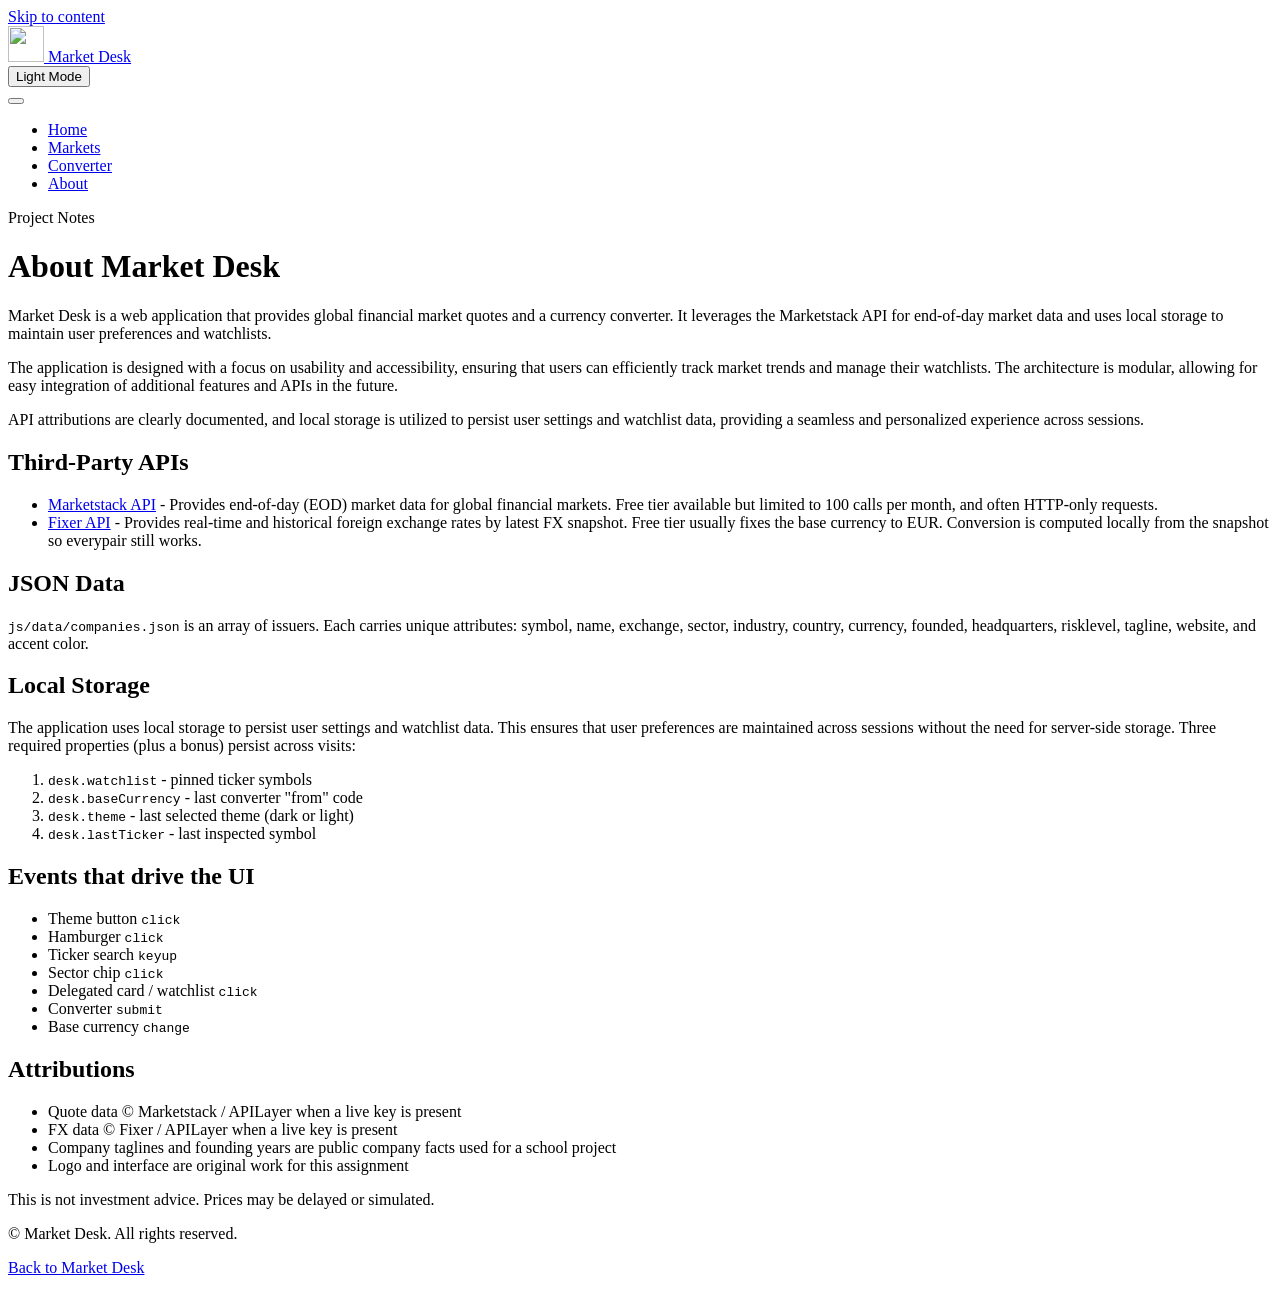
==== about.html @ f3328de5 "about created" ====
<!DOCTYPE html>
<html lang="en-US">

<head>
  <meta charset="UTF-8">
  <meta name="viewport" content="width=device-width, initial-scale=1.0">
  <title>About and How It Works | Market Desk</title>
  <meta name="description" content="Architecture, functionality, API attributions, and local-storage usage of Market Desk.">
  <meta name="keywords" content="Market Desk, global quotes, currency converter, financial markets">
  <meta name="author" content="J. Toshio Holt">
  <meta property="og:title" content="Market Desk">
  <meta property="og:description" content="Architecture, functionality, API attributions, and local-storage usage of Market Desk">
  <meta property="og:type" content="website">
  <link rel="icon" href="images/favicon.ico" type="image/x-icon">
  <link rel="stylesheet" href="styles.css">
  <script src="js/config.js" defer></script>
  <script type="module" src="js/main.js"></script>
</head>

<body>
  <a class="skip-link" href="#main">Skip to content</a>
  <header class="site-header">
    <div class="header-inner">
      <a class="brand" href="index.html">
        <img src="images/logo.png" width="36" height="36" alt="">
        <span>Market Desk</span>
      </a>
      <div class="header-action">
        <button class="theme-toggle" id="theme-toggle" type="button" aria-pressed="false">Light Mode</button>
      </div>
      <button class="nav-toggle" id="nav-toggle" type="button" aria-label="Menu" aria-expanded="false"
        aria-controls="site-nav">
        <span></span><span></span><span></span>
      </button>
      <nav class="site-nav" id="site-nav" aria-label="Primary">
        <ul>
          <li><a href="index.html">Home</a></li>
          <li><a href="markets.html">Markets</a></li>
          <li><a href="index.html#converter">Converter</a></li>
          <li><a href="about.html" class="is-current">About</a></li>
        </ul>
      </nav>
    </div>
  </header>

  <main id="main" class="wrap pro">
    <p class="kicker">Project Notes</p>
    <h1>About Market Desk</h1>
    <p>Market Desk is a web application that provides global financial market quotes and a currency converter. It leverages the Marketstack API for end-of-day market data and uses local storage to maintain user preferences and watchlists.</p>
    <p>The application is designed with a focus on usability and accessibility, ensuring that users can efficiently track market trends and manage their watchlists. The architecture is modular, allowing for easy integration of additional features and APIs in the future.</p>
    <p>API attributions are clearly documented, and local storage is utilized to persist user settings and watchlist data, providing a seamless and personalized experience across sessions.</p>

    <h2>Third-Party APIs</h2>
    <ul>
      <li>
        <a href="https://marketstack.com/" rel="noopener noreferrer">Marketstack API</a>
        - Provides end-of-day (EOD) market data for global financial markets. Free tier available but limited to 100 calls per month, and often HTTP-only requests.
      </li>
      <li>
        <a href="https://fixer.io/" rel="noopener noreferrer">Fixer API</a>
        - Provides real-time and historical foreign exchange rates by latest FX snapshot. Free tier usually fixes the base currency to EUR. Conversion is computed locally from the snapshot so everypair still works.
      </li>
    </ul>
    
    <h2>JSON Data</h2>
    <p>
      <code>js/data/companies.json</code> is an array of issuers. Each carries unique attributes: symbol, name, exchange, sector, industry, country, currency, founded, headquarters, risklevel, tagline, website, and accent color.
    </p>

    <h2>Local Storage</h2>
    <p>The application uses local storage to persist user settings and watchlist data. This ensures that user preferences are maintained across sessions without the need for server-side storage. Three required properties (plus a bonus) persist across visits:</p>
    <ol>
      <li><code>desk.watchlist</code> - pinned ticker symbols</li>
      <li><code>desk.baseCurrency</code> - last converter "from" code</li>
      <li><code>desk.theme</code> - last selected theme (dark or light)</li>
      <li><code>desk.lastTicker</code> - last inspected symbol</li>
    </ol>

    <h2>Events that drive the UI</h2>
    <ul class="checklist">
      <li>Theme button <code>click</code></li>
      <li>Hamburger <code>click</code></li>
      <li>Ticker search <code>keyup</code></li>
      <li>Sector chip <code>click</code></li>
      <li>Delegated card / watchlist <code>click</code></li>
      <li>Converter <code>submit</code></li>
      <li>Base currency <code>change</code></li>
    </ul>

    <h2>Attributions</h2>
    <ul>
      <li>Quote data © Marketstack / APILayer when a live key is present</li>
      <li>FX data © Fixer / APILayer when a live key is present</li>
      <li>Company taglines and founding years are public company facts used for a school project</li>
      <li>Logo and interface are original work for this assignment</li>
    </ul>
    <p>This is not investment advice. Prices may be delayed or simulated.</p>
  </main>

  <footer class="site-footer">
    <div class="footer-inner">
      <p>&copy; <span id="year"></span> Market Desk. All rights reserved.</p>
      <p><a href="index.html">Back to Market Desk</a></p>
    </div>
  </footer>
  <div id="toast-host" aria-live="polite"></div>
</body>

</html>
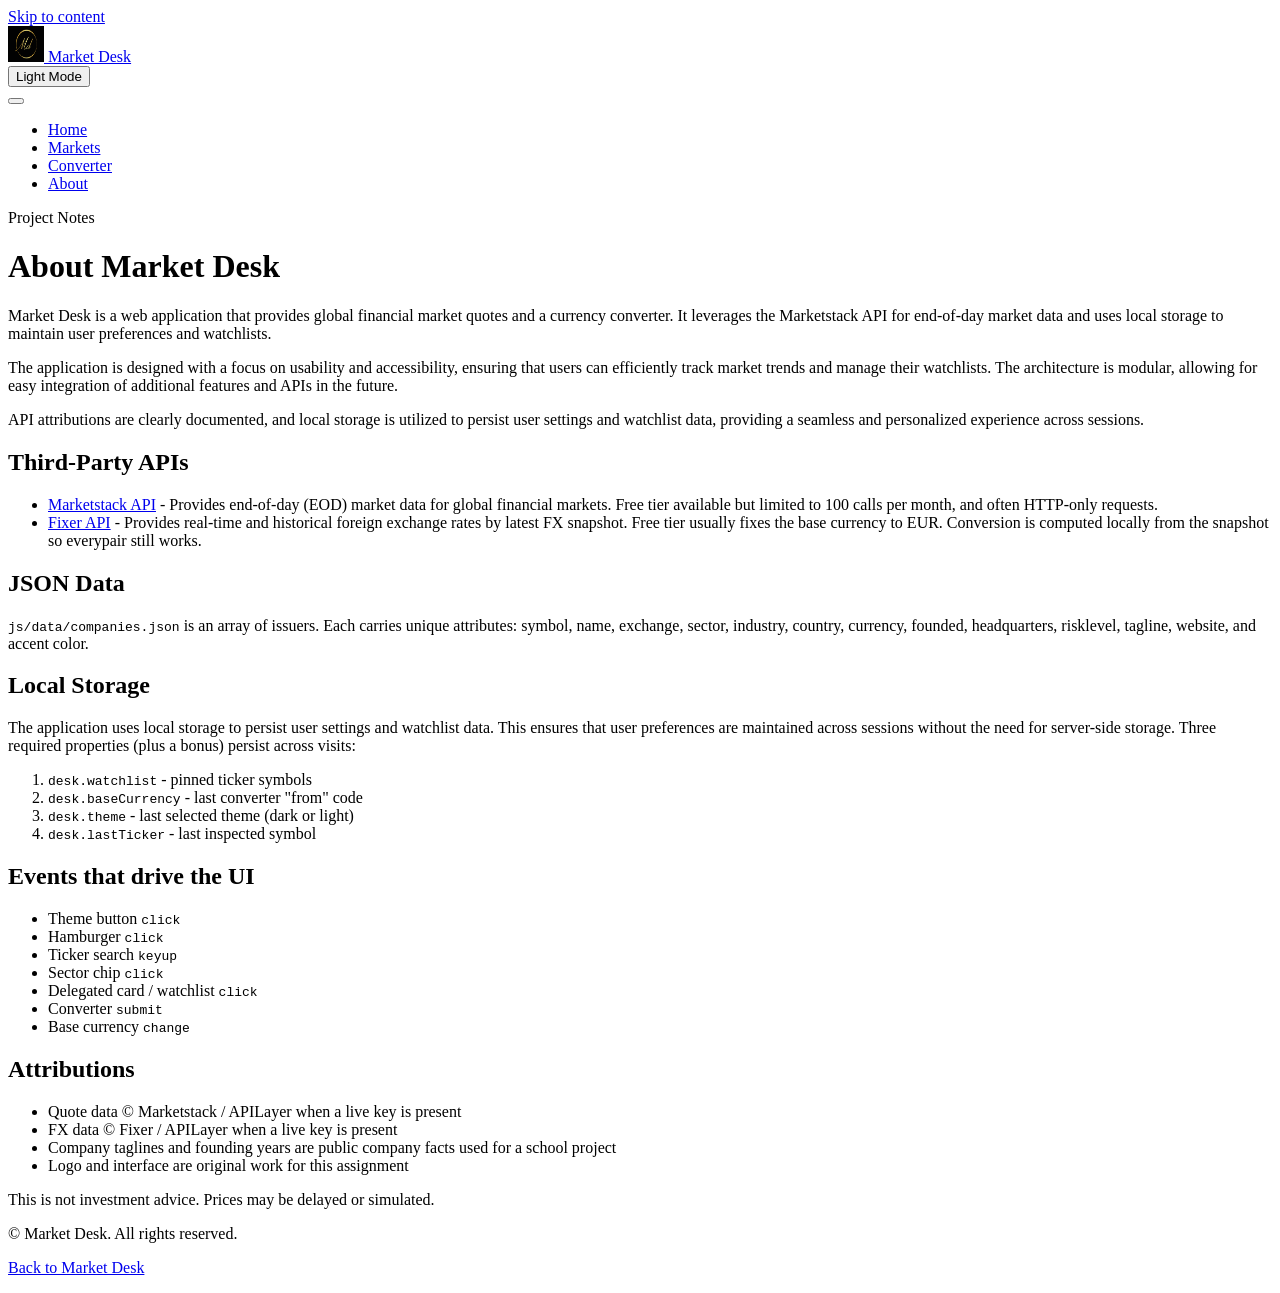
==== commit 15440dca: "upload new files enter APIs and create companies list" ====
--- a/about.html
+++ b/about.html
@@ -22,7 +22,7 @@
   <header class="site-header">
     <div class="header-inner">
       <a class="brand" href="index.html">
-        <img src="images/logo.png" width="36" height="36" alt="">
+        <img src="images/logo.jpg" width="36" height="36" alt="">
         <span>Market Desk</span>
       </a>
       <div class="header-action">
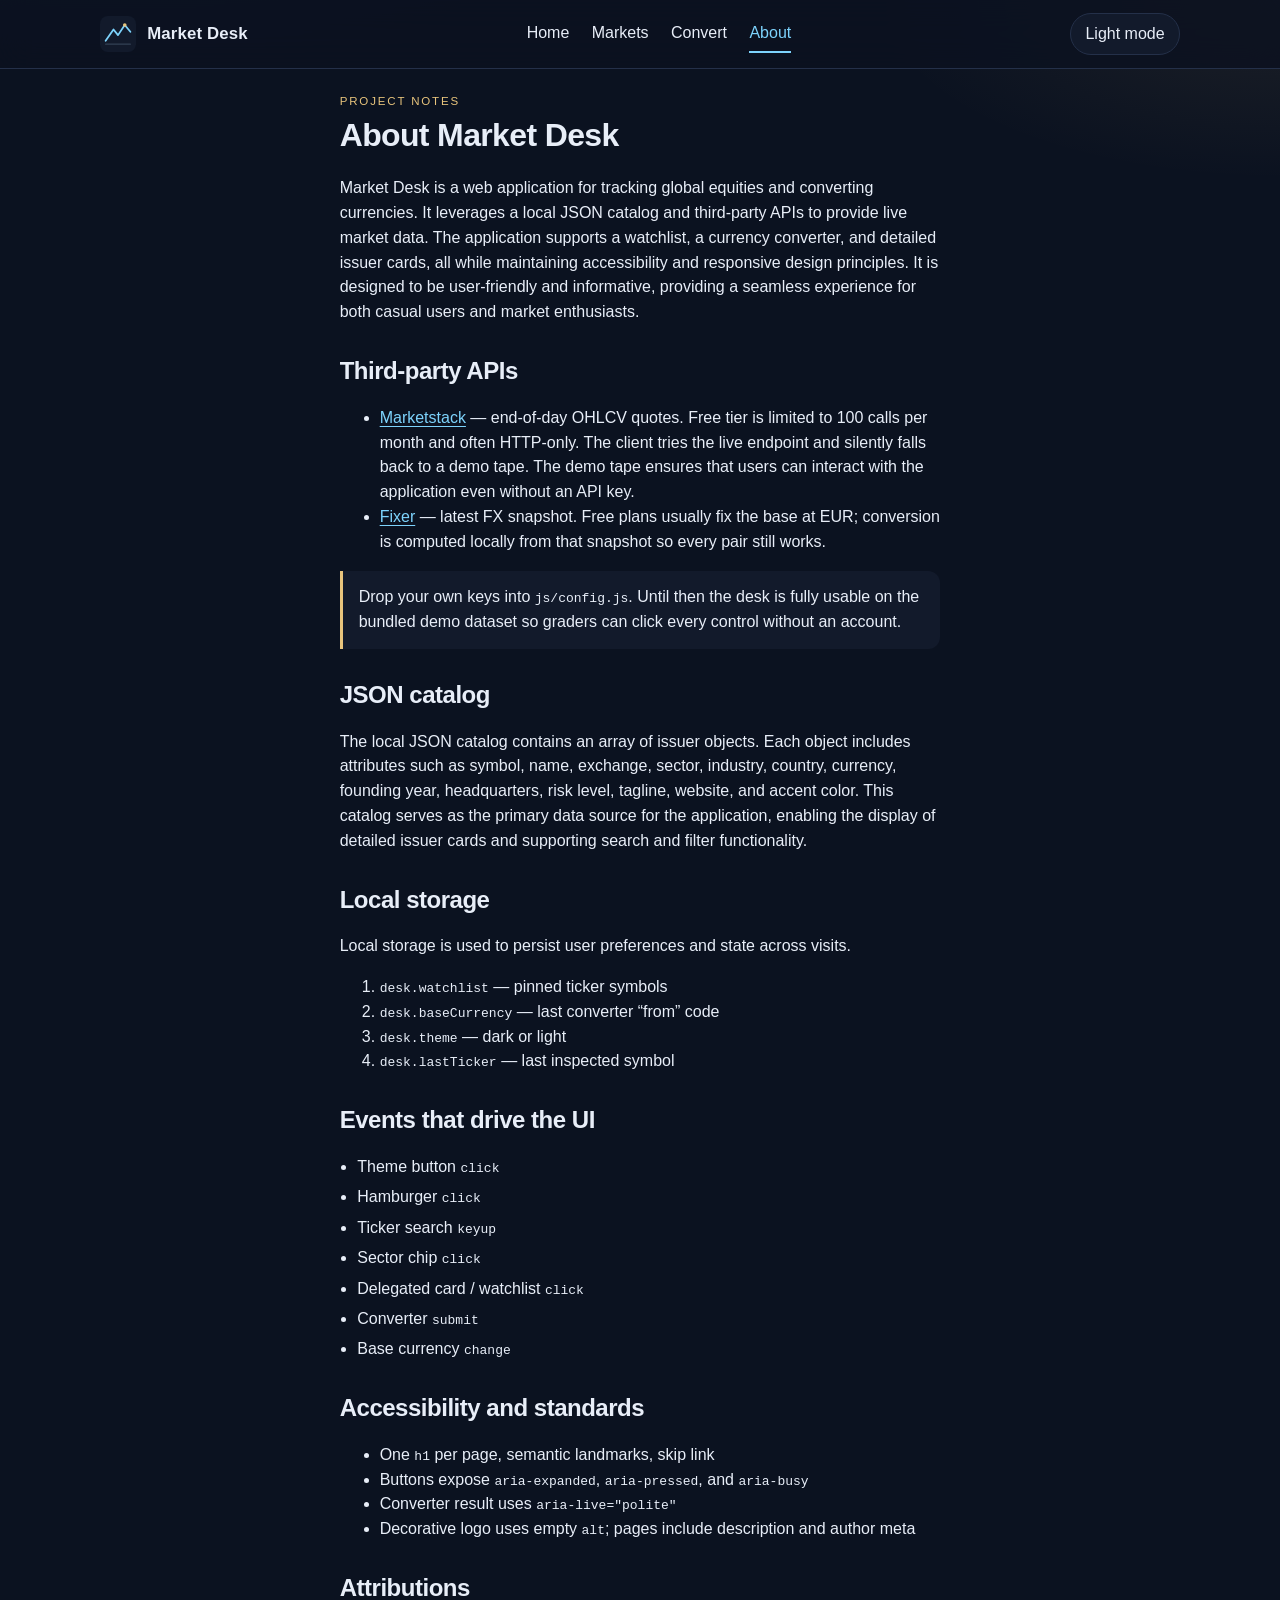
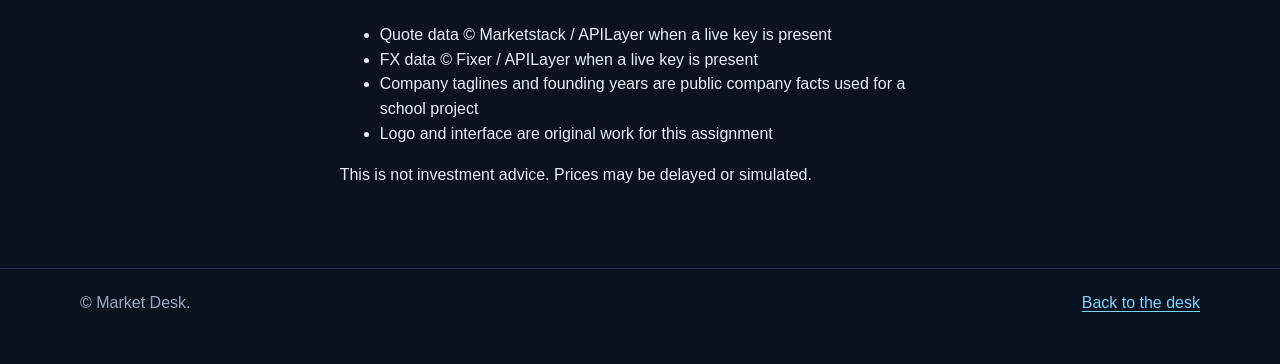
==== commit 35bdd1b8: "major edit" ====
--- a/about.html
+++ b/about.html
@@ -2,17 +2,13 @@
 <html lang="en-US">
 
 <head>
-  <meta charset="UTF-8">
-  <meta name="viewport" content="width=device-width, initial-scale=1.0">
-  <title>About and How It Works | Market Desk</title>
-  <meta name="description" content="Architecture, functionality, API attributions, and local-storage usage of Market Desk.">
-  <meta name="keywords" content="Market Desk, global quotes, currency converter, financial markets">
+  <meta charset="utf-8">
+  <meta name="viewport" content="width=device-width, initial-scale=1">
+  <title>About and Attributions | Market Desk</title>
+  <meta name="description" content="Architecture notes, API attributions, and local-storage behavior for the Market Desk project.">
   <meta name="author" content="J. Toshio Holt">
-  <meta property="og:title" content="Market Desk">
-  <meta property="og:description" content="Architecture, functionality, API attributions, and local-storage usage of Market Desk">
-  <meta property="og:type" content="website">
-  <link rel="icon" href="images/favicon.ico" type="image/x-icon">
-  <link rel="stylesheet" href="styles.css">
+  <link rel="icon" href="images/favicon.svg" type="image/svg+xml">
+  <link rel="stylesheet" href="css/styles.css">
   <script src="js/config.js" defer></script>
   <script type="module" src="js/main.js"></script>
 </head>
@@ -22,11 +18,11 @@
   <header class="site-header">
     <div class="header-inner">
       <a class="brand" href="index.html">
-        <img src="images/logo.jpg" width="36" height="36" alt="">
+        <img src="images/logo.svg" width="36" height="36" alt="">
         <span>Market Desk</span>
       </a>
-      <div class="header-action">
-        <button class="theme-toggle" id="theme-toggle" type="button" aria-pressed="false">Light Mode</button>
+      <div class="header-actions">
+        <button class="theme-toggle" id="theme-toggle" type="button" aria-pressed="false">Light mode</button>
       </div>
       <button class="nav-toggle" id="nav-toggle" type="button" aria-label="Menu" aria-expanded="false"
         aria-controls="site-nav">
@@ -36,44 +32,52 @@
         <ul>
           <li><a href="index.html">Home</a></li>
           <li><a href="markets.html">Markets</a></li>
-          <li><a href="index.html#converter">Converter</a></li>
+          <li><a href="index.html#converter">Convert</a></li>
           <li><a href="about.html" class="is-current">About</a></li>
         </ul>
       </nav>
     </div>
   </header>
 
-  <main id="main" class="wrap pro">
-    <p class="kicker">Project Notes</p>
+  <main id="main" class="wrap prose">
+    <p class="kicker">Project notes</p>
     <h1>About Market Desk</h1>
-    <p>Market Desk is a web application that provides global financial market quotes and a currency converter. It leverages the Marketstack API for end-of-day market data and uses local storage to maintain user preferences and watchlists.</p>
-    <p>The application is designed with a focus on usability and accessibility, ensuring that users can efficiently track market trends and manage their watchlists. The architecture is modular, allowing for easy integration of additional features and APIs in the future.</p>
-    <p>API attributions are clearly documented, and local storage is utilized to persist user settings and watchlist data, providing a seamless and personalized experience across sessions.</p>
+    <p>
+      Market Desk is a web application for tracking global equities and converting currencies. It leverages a local JSON catalog and third-party APIs to provide live market data.
+      The application supports a watchlist, a currency converter, and detailed issuer cards, all while maintaining accessibility and responsive design principles.
+      It is designed to be user-friendly and informative, providing a seamless experience for both casual users and market enthusiasts.
+    </p>
 
-    <h2>Third-Party APIs</h2>
+    <h2>Third-party APIs</h2>
     <ul>
       <li>
-        <a href="https://marketstack.com/" rel="noopener noreferrer">Marketstack API</a>
-        - Provides end-of-day (EOD) market data for global financial markets. Free tier available but limited to 100 calls per month, and often HTTP-only requests.
+        <a href="https://marketstack.com/" rel="noopener noreferrer">Marketstack</a>
+        — end-of-day OHLCV quotes. Free tier is limited to 100 calls per month and often HTTP-only. The client tries the live endpoint and silently falls back to a demo tape.
+        The demo tape ensures that users can interact with the application even without an API key.
       </li>
       <li>
-        <a href="https://fixer.io/" rel="noopener noreferrer">Fixer API</a>
-        - Provides real-time and historical foreign exchange rates by latest FX snapshot. Free tier usually fixes the base currency to EUR. Conversion is computed locally from the snapshot so everypair still works.
+        <a href="https://fixer.io/" rel="noopener noreferrer">Fixer</a>
+        — latest FX snapshot. Free plans usually fix the base at EUR; conversion is computed
+        locally from that snapshot so every pair still works.
       </li>
     </ul>
-    
-    <h2>JSON Data</h2>
-    <p>
-      <code>js/data/companies.json</code> is an array of issuers. Each carries unique attributes: symbol, name, exchange, sector, industry, country, currency, founded, headquarters, risklevel, tagline, website, and accent color.
+    <p class="callout">
+      Drop your own keys into <code>js/config.js</code>. Until then the desk is fully usable
+      on the bundled demo dataset so graders can click every control without an account.
     </p>
 
-    <h2>Local Storage</h2>
-    <p>The application uses local storage to persist user settings and watchlist data. This ensures that user preferences are maintained across sessions without the need for server-side storage. Three required properties (plus a bonus) persist across visits:</p>
+    <h2>JSON catalog</h2>
+    <p>
+      The local JSON catalog contains an array of issuer objects. Each object includes attributes such as symbol, name, exchange, sector, industry, country, currency, founding year, headquarters, risk level, tagline, website, and accent color. This catalog serves as the primary data source for the application, enabling the display of detailed issuer cards and supporting search and filter functionality.
+    </p>
+
+    <h2>Local storage</h2>
+    <p>Local storage is used to persist user preferences and state across visits.</p>
     <ol>
-      <li><code>desk.watchlist</code> - pinned ticker symbols</li>
-      <li><code>desk.baseCurrency</code> - last converter "from" code</li>
-      <li><code>desk.theme</code> - last selected theme (dark or light)</li>
-      <li><code>desk.lastTicker</code> - last inspected symbol</li>
+      <li><code>desk.watchlist</code> — pinned ticker symbols</li>
+      <li><code>desk.baseCurrency</code> — last converter “from” code</li>
+      <li><code>desk.theme</code> — dark or light</li>
+      <li><code>desk.lastTicker</code> — last inspected symbol</li>
     </ol>
 
     <h2>Events that drive the UI</h2>
@@ -85,6 +89,14 @@
       <li>Delegated card / watchlist <code>click</code></li>
       <li>Converter <code>submit</code></li>
       <li>Base currency <code>change</code></li>
+    </ul>
+
+    <h2>Accessibility and standards</h2>
+    <ul>
+      <li>One <code>h1</code> per page, semantic landmarks, skip link</li>
+      <li>Buttons expose <code>aria-expanded</code>, <code>aria-pressed</code>, and <code>aria-busy</code></li>
+      <li>Converter result uses <code>aria-live="polite"</code></li>
+      <li>Decorative logo uses empty <code>alt</code>; pages include description and author meta</li>
     </ul>
 
     <h2>Attributions</h2>
@@ -99,8 +111,8 @@
 
   <footer class="site-footer">
     <div class="footer-inner">
-      <p>&copy; <span id="year"></span> Market Desk. All rights reserved.</p>
-      <p><a href="index.html">Back to Market Desk</a></p>
+      <p>&copy; <span id="year"></span> Market Desk.</p>
+      <p><a href="index.html">Back to the desk</a></p>
     </div>
   </footer>
   <div id="toast-host" aria-live="polite"></div>
--- a/css/styles.css
+++ b/css/styles.css
@@ -0,0 +1,843 @@
+/* Theme variables ----------------------------------------------------------------------------------------------------------------------------------- */
+:root {
+  --bg: #0b1220;
+  --bg-elevated: #121a2b;
+  --bg-soft: #1a2438;
+  --line: #243049;
+  --text: #e8eef8;
+  --muted: #9aa8bd;
+  --accent: #7dd3fc;
+  --accent-strong: #38bdf8;
+  --gold: #e8c47c;
+  --up: #34d399;
+  --down: #f87171;
+  --danger: #fb7185;
+  --shadow: 0 18px 40px rgba(3, 8, 20, 0.45);
+  --radius: 18px;
+  --font: "Segoe UI", "Source Sans 3", "Helvetica Neue", Arial, sans-serif;
+  --mono: "Cambria Math", "IBM Plex Mono", ui-monospace, monospace;
+  --max: 1120px;
+  --header-h: 4.25rem;
+}
+
+[data-theme="light"] {
+  --bg: #f3f6fb;
+  --bg-elevated: #ffffff;
+  --bg-soft: #e8eef7;
+  --line: #d5deeb;
+  --text: #122033;
+  --muted: #4b5b70;
+  --accent: #0369a1;
+  --accent-strong: #0284c7;
+  --gold: #b45309;
+  --shadow: 0 16px 32px rgba(15, 35, 70, 0.08);
+}
+
+
+/* Reset -------------------------------------------------------------------------------------------------------------------------------------------- */
+*,
+*::before,
+*::after {
+  box-sizing: border-box;
+}
+
+html {
+  scroll-behavior: smooth;
+}
+
+body {
+  margin: 0;
+  min-height: 100vh;
+  font-family: var(--font);
+  color: var(--text);
+  background:
+    radial-gradient(1200px 500px at 10% -10%, rgba(125, 211, 252, 0.12), transparent 50%),
+    radial-gradient(900px 400px at 100% 0%, rgba(232, 196, 124, 0.08), transparent 45%),
+    var(--bg);
+  line-height: 1.55;
+  transition: background-color 0.35s ease, color 0.35s ease;
+}
+
+img {
+  max-width: 100%;
+  height: auto;
+  display: block;
+}
+
+a {
+  color: var(--accent);
+  text-decoration-thickness: 1px;
+  text-underline-offset: 0.18em;
+}
+
+a:hover {
+  color: var(--accent-strong);
+}
+
+h1,
+h2,
+h3,
+p {
+  margin-top: 0;
+}
+
+h1,
+h2,
+h3 {
+  line-height: 1.2;
+  letter-spacing: -0.02em;
+}
+
+button,
+input,
+select {
+  font: inherit;
+}
+
+
+/* Skip link --------------------------------------------------------------------------------------------------------------------------------------- */
+.skip-link {
+  position: absolute;
+  left: 1rem;
+  top: -4rem;
+  background: var(--accent);
+  color: #042033;
+  padding: 0.6rem 1rem;
+  border-radius: 999px;
+  z-index: 100;
+}
+
+.skip-link:focus {
+  top: 0.75rem;
+}
+
+
+/* Header / navigation --------------------------------------------------------------------------------------------------------------------------------- */
+.site-header {
+  position: sticky;
+  top: 0;
+  z-index: 20;
+  backdrop-filter: blur(16px);
+  background: color-mix(in srgb, var(--bg) 82%, transparent);
+  border-bottom: 1px solid var(--line);
+}
+
+.header-inner {
+  max-width: var(--max);
+  margin: 0 auto;
+  min-height: var(--header-h);
+  padding: 0.75rem 1.25rem;
+  display: flex;
+  align-items: center;
+  gap: 1rem;
+}
+
+.brand {
+  display: flex;
+  align-items: center;
+  gap: 0.7rem;
+  color: var(--text);
+  text-decoration: none;
+  font-weight: 700;
+  letter-spacing: 0.01em;
+}
+
+.brand img {
+  width: 36px;
+  height: 36px;
+}
+
+.brand span {
+  font-size: 1.05rem;
+}
+
+.visually-hidden {
+  position: absolute;
+  width: 1px;
+  height: 1px;
+  padding: 0;
+  margin: -1px;
+  overflow: hidden;
+  clip: rect(0, 0, 0, 0);
+  white-space: nowrap;
+  border: 0;
+}
+
+.header-actions {
+  margin-left: auto;
+  display: block;
+}
+
+.nav-toggle {
+  width: 44px;
+  height: 44px;
+  border: 1px solid var(--line);
+  border-radius: 10px;
+  background: var(--bg-elevated);
+  color: var(--text);
+  display: inline-flex;
+  flex-direction: column;
+  justify-content: center;
+  align-items: center;
+  gap: 5px;
+  cursor: pointer;
+}
+
+.nav-toggle span {
+  display: block;
+  width: 18px;
+  height: 2px;
+  background: currentColor;
+  transition: transform 0.25s ease, opacity 0.2s ease;
+}
+
+.nav-toggle[aria-expanded="true"] span:nth-child(1) {
+  transform: translateY(7px) rotate(45deg);
+}
+
+.nav-toggle[aria-expanded="true"] span:nth-child(2) {
+  opacity: 0;
+}
+
+.nav-toggle[aria-expanded="true"] span:nth-child(3) {
+  transform: translateY(-7px) rotate(-45deg);
+}
+
+.site-nav {
+  display: none;
+  width: 100%;
+}
+
+.site-nav.is-open {
+  display: block;
+}
+
+.site-nav ul {
+  list-style: none;
+  margin: 0;
+  padding: 0.25rem 0 0.75rem;
+}
+
+.site-nav a {
+  display: block;
+  padding: 0.7rem 0.2rem;
+  color: var(--text);
+  text-decoration: none;
+  border-bottom: 2px solid transparent;
+}
+
+.site-nav a.is-current,
+.site-nav a:hover,
+.site-nav a:focus-visible {
+  color: var(--accent);
+  border-bottom-color: var(--accent);
+}
+
+.theme-toggle {
+  border: 1px solid var(--line);
+  background: var(--bg-elevated);
+  color: var(--text);
+  border-radius: 999px;
+  padding: 0.45rem 0.9rem;
+  cursor: pointer;
+  transition: transform 0.2s ease, background-color 0.2s ease;
+}
+
+.theme-toggle:hover {
+  transform: translateY(-1px);
+}
+
+@media (min-width: 800px) {
+  .nav-toggle {
+    display: none;
+  }
+
+  .header-inner {
+    display: flex;
+    align-items: center;
+    gap: 1rem;
+  }
+
+  .header-actions {
+    margin-left: 0;
+    order: 3;
+  }
+
+  .site-nav {
+    order: 2;
+    margin-left: auto;
+    margin-right: auto;
+  }
+
+  .site-nav {
+    display: block;
+    width: auto;
+    justify-self: center;
+  }
+
+  .site-nav ul {
+    display: flex;
+    gap: 1.4rem;
+    padding: 0;
+  }
+
+  .site-nav a {
+    padding: 0.35rem 0;
+  }
+
+  .header-actions {
+    display: block;
+  }
+}
+
+
+/* Layout helpers ----------------------------------------------------------------------------------------------------------------------------------- */
+.wrap {
+  max-width: var(--max);
+  margin: 0 auto;
+  padding: 1.5rem 1.25rem 4rem;
+}
+
+.section {
+  margin: 2.5rem 0;
+}
+
+.section-head {
+  display: flex;
+  flex-wrap: wrap;
+  justify-content: space-between;
+  align-items: end;
+  gap: 1rem;
+  margin-bottom: 1.1rem;
+}
+
+.kicker {
+  text-transform: uppercase;
+  letter-spacing: 0.16em;
+  font-size: 0.72rem;
+  color: var(--gold);
+  margin-bottom: 0.35rem;
+}
+
+.lede {
+  color: var(--muted);
+  max-width: 62ch;
+}
+
+
+/* Buttons, chips, fields ------------------------------------------------------------------------------------------------------------------------ */
+.btn {
+  display: inline-flex;
+  align-items: center;
+  justify-content: center;
+  gap: 0.4rem;
+  border: 0;
+  border-radius: 999px;
+  padding: 0.62rem 1.05rem;
+  cursor: pointer;
+  text-decoration: none;
+  background: var(--accent);
+  color: #042033;
+  font-weight: 650;
+  transition: transform 0.2s ease, box-shadow 0.2s ease, background-color 0.2s ease;
+}
+
+.btn:hover {
+  transform: translateY(-2px);
+  box-shadow: 0 10px 20px rgba(56, 189, 248, 0.22);
+}
+
+.btn--ghost {
+  background: transparent;
+  color: var(--text);
+  border: 1px solid var(--line);
+}
+
+.btn--link {
+  background: transparent;
+  color: var(--accent);
+  padding-inline: 0.2rem;
+}
+
+.chip-row {
+  display: flex;
+  flex-wrap: wrap;
+  gap: 0.5rem;
+}
+
+.chip {
+  border: 1px solid var(--line);
+  background: var(--bg-elevated);
+  color: var(--text);
+  border-radius: 999px;
+  padding: 0.35rem 0.8rem;
+  cursor: pointer;
+  transition: background-color 0.2s ease, border-color 0.2s ease, transform 0.2s ease;
+}
+
+.chip:hover,
+.chip.is-active {
+  border-color: var(--accent);
+  color: var(--accent);
+  transform: translateY(-1px);
+}
+
+.field {
+  display: grid;
+  gap: 0.3rem;
+}
+
+.field span {
+  font-size: 0.82rem;
+  color: var(--muted);
+}
+
+input[type="text"],
+input[type="number"],
+input[type="search"],
+select {
+  width: 100%;
+  border: 1px solid var(--line);
+  background: var(--bg-elevated);
+  color: var(--text);
+  border-radius: 12px;
+  padding: 0.65rem 0.8rem;
+}
+
+input:focus-visible,
+select:focus-visible,
+button:focus-visible,
+a:focus-visible {
+  outline: 2px solid var(--accent);
+  outline-offset: 2px;
+}
+
+
+/* Hero ------------------------------------------------------------------------------------------------------------------------------------------ */
+.hero {
+  position: relative;
+  overflow: hidden;
+  border: 1px solid var(--line);
+  border-radius: 28px;
+  padding: clamp(1.4rem, 4vw, 3rem);
+  background: linear-gradient(135deg, var(--bg-elevated), var(--bg-soft));
+  box-shadow: var(--shadow);
+}
+
+.hero::after {
+  content: "";
+  position: absolute;
+  width: 280px;
+  height: 280px;
+  right: -40px;
+  top: -60px;
+  border-radius: 50%;
+  background: radial-gradient(circle, rgba(125, 211, 252, 0.28), transparent 70%);
+  animation: drift 12s ease-in-out infinite alternate;
+  pointer-events: none;
+}
+
+@keyframes drift {
+  from {
+    transform: translate3d(0, 0, 0) scale(1);
+  }
+
+  to {
+    transform: translate3d(-30px, 24px, 0) scale(1.12);
+  }
+}
+
+.hero h1 {
+  font-size: clamp(2rem, 5vw, 3.4rem);
+  max-width: 16ch;
+  margin-bottom: 0.6rem;
+}
+
+.hero-actions {
+  display: flex;
+  flex-wrap: wrap;
+  gap: 0.7rem;
+  margin: 1.2rem 0 1.6rem;
+}
+
+.stats {
+  display: grid;
+  grid-template-columns: repeat(3, minmax(0, 1fr));
+  gap: 0.8rem;
+}
+
+.stat {
+  background: color-mix(in srgb, var(--bg) 55%, transparent);
+  border: 1px solid var(--line);
+  border-radius: 16px;
+  padding: 0.85rem 0.9rem;
+}
+
+.stat b {
+  display: block;
+  font-size: 1.35rem;
+}
+
+.stat span {
+  color: var(--muted);
+  font-size: 0.82rem;
+}
+
+
+/* Cards + 3D flip ----------------------------------------------------------------------------------------------------------------------------- */
+.card-grid {
+  display: grid;
+  grid-template-columns: repeat(auto-fill, minmax(250px, 1fr));
+  gap: 1rem;
+}
+
+.stock-card {
+  perspective: 1400px;
+  min-height: 292px;
+  cursor: pointer;
+}
+
+.stock-card__inner {
+  position: relative;
+  min-height: 292px;
+  transform-style: preserve-3d;
+  transition: transform 0.7s cubic-bezier(0.2, 0.7, 0.2, 1);
+}
+
+.stock-card.is-flipped .stock-card__inner {
+  transform: rotateY(180deg);
+}
+
+.stock-card__face {
+  position: absolute;
+  inset: 0;
+  backface-visibility: hidden;
+  -webkit-backface-visibility: hidden;
+  border: 1px solid var(--line);
+  border-radius: var(--radius);
+  background: var(--bg-elevated);
+  padding: 1rem 1.05rem;
+  box-shadow: var(--shadow);
+  transition: transform 0.25s ease, border-color 0.25s ease;
+}
+
+.stock-card:hover .stock-card__face--front {
+  transform: translateY(-4px);
+  border-color: color-mix(in srgb, var(--accent) 50%, var(--line));
+}
+
+.stock-card.is-focused .stock-card__face {
+  border-color: var(--gold);
+}
+
+.stock-card__face--front {
+  border-top: 3px solid var(--accent);
+}
+
+.stock-card__face--back {
+  transform: rotateY(180deg);
+  overflow: auto;
+}
+
+.stock-card__head {
+  display: flex;
+  justify-content: space-between;
+  align-items: center;
+  margin-bottom: 0.35rem;
+}
+
+.stock-card__ticker {
+  font-family: var(--mono);
+  font-weight: 700;
+  letter-spacing: 0.04em;
+}
+
+.stock-card__name {
+  font-size: 1.05rem;
+  margin-bottom: 0.35rem;
+}
+
+.stock-card__price {
+  font-size: 1.55rem;
+  font-weight: 700;
+  margin: 0.2rem 0 0.8rem;
+}
+
+.stock-card__meta {
+  display: grid;
+  grid-template-columns: 1fr 1fr;
+  gap: 0.45rem 0.8rem;
+  margin: 0;
+}
+
+.stock-card__meta dt {
+  color: var(--muted);
+  font-size: 0.75rem;
+}
+
+.stock-card__meta dd {
+  margin: 0;
+  font-family: var(--mono);
+  font-size: 0.92rem;
+}
+
+.stock-card__source {
+  margin: 0.85rem 0 0;
+  color: var(--muted);
+  font-size: 0.78rem;
+}
+
+.stock-card__tagline {
+  color: var(--muted);
+  font-style: italic;
+}
+
+.stock-card__facts {
+  margin: 0 0 1rem;
+  padding: 0;
+  list-style: none;
+  font-size: 0.9rem;
+}
+
+.stock-card__facts li {
+  display: flex;
+  justify-content: space-between;
+  gap: 0.75rem;
+  padding: 0.28rem 0;
+  border-bottom: 1px solid var(--line);
+}
+
+.stock-card__actions {
+  display: flex;
+  flex-wrap: wrap;
+  gap: 0.6rem;
+}
+
+.pill {
+  font-size: 0.75rem;
+  border-radius: 999px;
+  padding: 0.18rem 0.5rem;
+  font-weight: 700;
+}
+
+.pill--up {
+  color: #064e3b;
+  background: #6ee7b7;
+}
+
+.pill--down {
+  color: #7f1d1d;
+  background: #fca5a5;
+}
+
+[data-theme="light"] .pill--up {
+  background: #bbf7d0;
+}
+
+
+/* Panels ------------------------------------------------------------------------------------------------------------------------------------------ */
+.panel-grid {
+  display: grid;
+  gap: 1rem;
+}
+
+@media (min-width: 860px) {
+  .panel-grid {
+    grid-template-columns: 1.1fr 0.9fr;
+  }
+}
+
+.panel {
+  background: var(--bg-elevated);
+  border: 1px solid var(--line);
+  border-radius: var(--radius);
+  padding: 1.1rem 1.15rem 1.2rem;
+  box-shadow: var(--shadow);
+}
+
+.watch-list {
+  list-style: none;
+  margin: 0;
+  padding: 0;
+}
+
+.watch-item {
+  display: grid;
+  grid-template-columns: 1fr auto;
+  gap: 0.4rem;
+  align-items: center;
+  border-bottom: 1px solid var(--line);
+  padding: 0.45rem 0;
+}
+
+.watch-item__main {
+  display: grid;
+  grid-template-columns: 4.2rem 1fr auto;
+  gap: 0.5rem;
+  align-items: center;
+  width: 100%;
+  border: 0;
+  background: transparent;
+  color: inherit;
+  text-align: left;
+  cursor: pointer;
+}
+
+.watch-item__sym {
+  font-family: var(--mono);
+  font-weight: 700;
+}
+
+.watch-item__name {
+  color: var(--muted);
+  overflow: hidden;
+  text-overflow: ellipsis;
+  white-space: nowrap;
+}
+
+.icon-btn {
+  width: 34px;
+  height: 34px;
+  border-radius: 8px;
+  border: 1px solid var(--line);
+  background: var(--bg-soft);
+  color: var(--text);
+  cursor: pointer;
+}
+
+.fx-form {
+  display: grid;
+  gap: 0.75rem;
+}
+
+.fx-row {
+  display: grid;
+  grid-template-columns: 1fr 1fr;
+  gap: 0.75rem;
+}
+
+.fx-result {
+  min-height: 3rem;
+  border-radius: 12px;
+  background: var(--bg-soft);
+  padding: 0.8rem;
+}
+
+.fx-result.is-pop {
+  animation: pop 0.4s ease;
+}
+
+@keyframes pop {
+  0% {
+    transform: scale(0.96);
+  }
+
+  60% {
+    transform: scale(1.03);
+  }
+
+  100% {
+    transform: scale(1);
+  }
+}
+
+#fx-stamp {
+  color: var(--muted);
+  font-size: 0.8rem;
+}
+
+.empty-state {
+  color: var(--muted);
+}
+
+
+/* About page ----------------------------------------------------------------------------------------------------------------------------------- */
+.prose {
+  max-width: 72ch;
+}
+
+.prose h2 {
+  margin-top: 2rem;
+}
+
+.checklist {
+  padding-left: 1.1rem;
+}
+
+.checklist li {
+  margin: 0.35rem 0;
+}
+
+.callout {
+  border-left: 3px solid var(--gold);
+  background: var(--bg-elevated);
+  padding: 0.9rem 1rem;
+  border-radius: 0 12px 12px 0;
+}
+
+
+/* Footer + toasts ----------------------------------------------------------------------------------------------------------------------------- */
+.site-footer {
+  border-top: 1px solid var(--line);
+  padding: 1.4rem 1.25rem 2rem;
+  color: var(--muted);
+}
+
+.footer-inner {
+  max-width: var(--max);
+  margin: 0 auto;
+  display: flex;
+  flex-wrap: wrap;
+  justify-content: space-between;
+  gap: 0.75rem;
+}
+
+#toast-host {
+  position: fixed;
+  right: 1rem;
+  bottom: 1rem;
+  display: grid;
+  gap: 0.5rem;
+  z-index: 40;
+}
+
+.toast {
+  min-width: 220px;
+  max-width: 320px;
+  background: var(--bg-elevated);
+  border: 1px solid var(--line);
+  color: var(--text);
+  border-radius: 12px;
+  padding: 0.7rem 0.85rem;
+  box-shadow: var(--shadow);
+  opacity: 0;
+  transform: translateY(12px);
+  transition: opacity 0.28s ease, transform 0.28s ease;
+}
+
+.toast.is-visible {
+  opacity: 1;
+  transform: translateY(0);
+}
+
+.toast--error {
+  border-color: var(--danger);
+}
+
+[aria-busy="true"] {
+  opacity: 0.6;
+}
+
+@media (max-width: 799px) {
+  .header-inner {
+    flex-wrap: wrap;
+  }
+
+  .site-nav {
+    flex-basis: 100%;
+  }
+
+  .stats {
+    grid-template-columns: 1fr;
+  }
+}
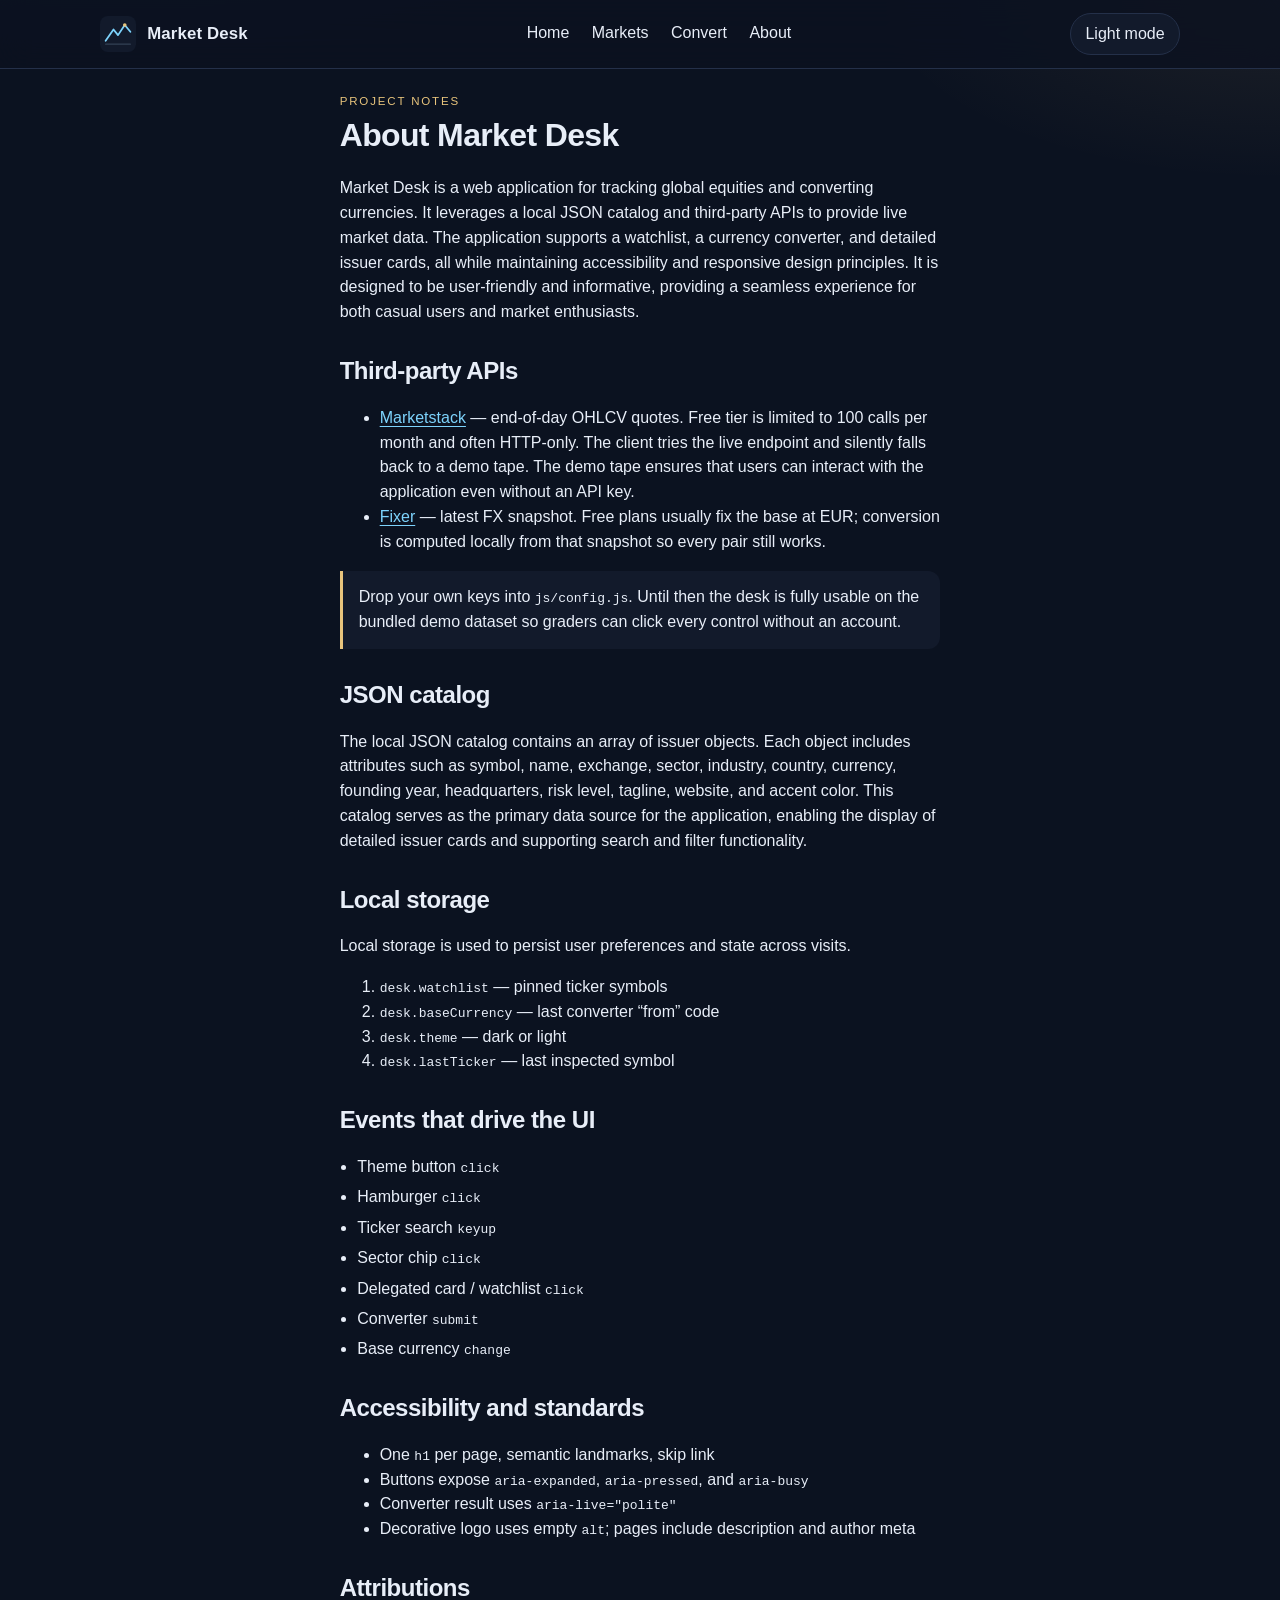
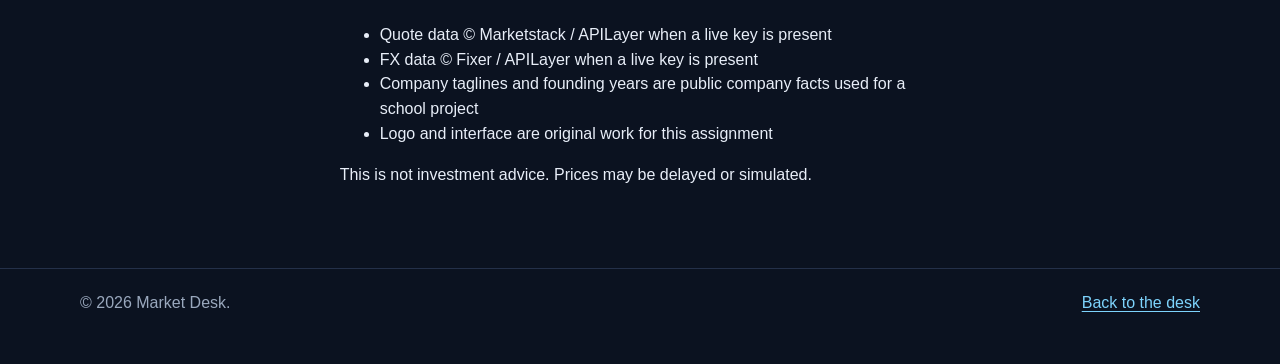
==== commit 027c66ab: "edit html and js" ====
--- a/about.html
+++ b/about.html
@@ -115,7 +115,6 @@
       <p><a href="index.html">Back to the desk</a></p>
     </div>
   </footer>
-  <div id="toast-host" aria-live="polite"></div>
 </body>
 
 </html>
--- a/css/styles.css
+++ b/css/styles.css
@@ -1,4 +1,4 @@
-/* Theme variables ----------------------------------------------------------------------------------------------------------------------------------- */
+/* Global CSS variables and base styles ------------------------------------------------------------------------------------------------------------- */
 :root {
   --bg: #0b1220;
   --bg-elevated: #121a2b;
@@ -34,7 +34,7 @@
 }
 
 
-/* Reset -------------------------------------------------------------------------------------------------------------------------------------------- */
+/* Base element styles ------------------------------------------------------------------------------------------------------------- */
 *,
 *::before,
 *::after {
@@ -95,7 +95,7 @@
 }
 
 
-/* Skip link --------------------------------------------------------------------------------------------------------------------------------------- */
+/* Skip link ------------------------------------------------------------------------------------------------------------- */
 .skip-link {
   position: absolute;
   left: 1rem;
@@ -112,7 +112,7 @@
 }
 
 
-/* Header / navigation --------------------------------------------------------------------------------------------------------------------------------- */
+/* Header / navigation ------------------------------------------------------------------------------------------------------------- */
 .site-header {
   position: sticky;
   top: 0;
@@ -291,7 +291,7 @@
 }
 
 
-/* Layout helpers ----------------------------------------------------------------------------------------------------------------------------------- */
+/* Layout helpers ------------------------------------------------------------------------------------------------------------- */
 .wrap {
   max-width: var(--max);
   margin: 0 auto;
@@ -325,7 +325,7 @@
 }
 
 
-/* Buttons, chips, fields ------------------------------------------------------------------------------------------------------------------------ */
+/* Buttons, chips, fields ------------------------------------------------------------------------------------------------------------- */
 .btn {
   display: inline-flex;
   align-items: center;
@@ -413,7 +413,7 @@
 }
 
 
-/* Hero ------------------------------------------------------------------------------------------------------------------------------------------ */
+/* Hero ------------------------------------------------------------------------------------------------------------- */
 .hero {
   position: relative;
   overflow: hidden;
@@ -441,7 +441,6 @@
   from {
     transform: translate3d(0, 0, 0) scale(1);
   }
-
   to {
     transform: translate3d(-30px, 24px, 0) scale(1.12);
   }
@@ -484,7 +483,7 @@
 }
 
 
-/* Cards + 3D flip ----------------------------------------------------------------------------------------------------------------------------- */
+/* Cards + 3D flip ------------------------------------------------------------------------------------------------------------- */
 .card-grid {
   display: grid;
   grid-template-columns: repeat(auto-fill, minmax(250px, 1fr));
@@ -635,7 +634,7 @@
 }
 
 
-/* Panels ------------------------------------------------------------------------------------------------------------------------------------------ */
+/* Watchlist + converter panels ------------------------------------------------------------------------------------------------------------- */
 .panel-grid {
   display: grid;
   gap: 1rem;
@@ -731,11 +730,9 @@
   0% {
     transform: scale(0.96);
   }
-
   60% {
     transform: scale(1.03);
   }
-
   100% {
     transform: scale(1);
   }
@@ -751,7 +748,7 @@
 }
 
 
-/* About page ----------------------------------------------------------------------------------------------------------------------------------- */
+/* About page ------------------------------------------------------------------------------------------------------------- */
 .prose {
   max-width: 72ch;
 }
@@ -776,7 +773,7 @@
 }
 
 
-/* Footer + toasts ----------------------------------------------------------------------------------------------------------------------------- */
+/* Footer + toasts ------------------------------------------------------------------------------------------------------------- */
 .site-footer {
   border-top: 1px solid var(--line);
   padding: 1.4rem 1.25rem 2rem;
@@ -840,4 +837,4 @@
   .stats {
     grid-template-columns: 1fr;
   }
-}+}
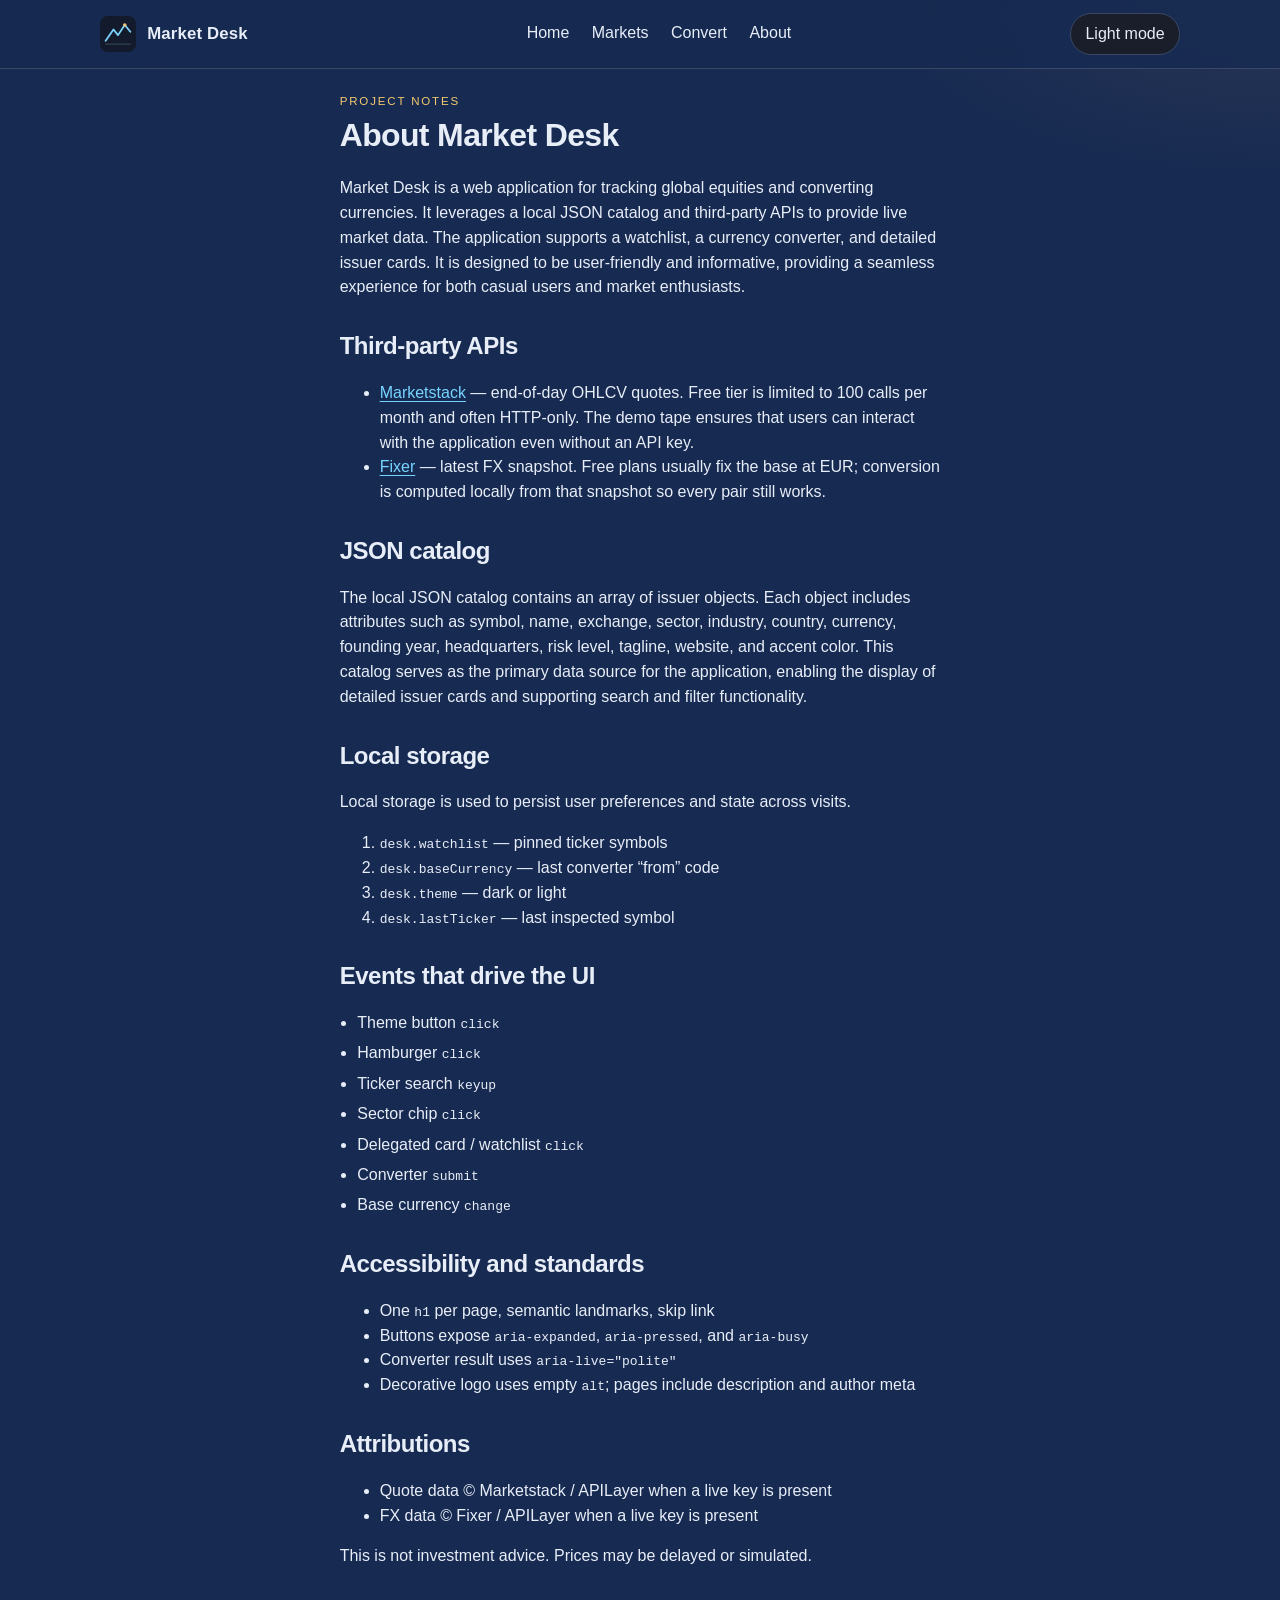
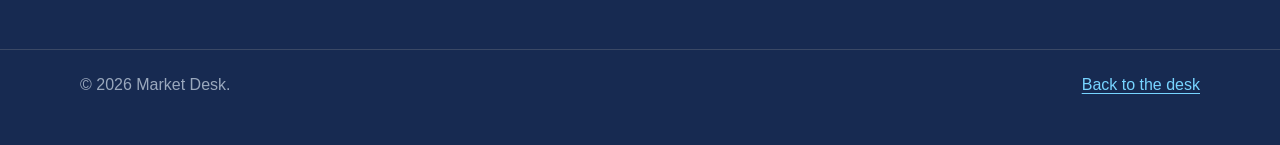
==== commit f0e76e60: "updated" ====
--- a/about.html
+++ b/about.html
@@ -44,7 +44,7 @@
     <h1>About Market Desk</h1>
     <p>
       Market Desk is a web application for tracking global equities and converting currencies. It leverages a local JSON catalog and third-party APIs to provide live market data.
-      The application supports a watchlist, a currency converter, and detailed issuer cards, all while maintaining accessibility and responsive design principles.
+      The application supports a watchlist, a currency converter, and detailed issuer cards.
       It is designed to be user-friendly and informative, providing a seamless experience for both casual users and market enthusiasts.
     </p>
 
@@ -52,7 +52,7 @@
     <ul>
       <li>
         <a href="https://marketstack.com/" rel="noopener noreferrer">Marketstack</a>
-        — end-of-day OHLCV quotes. Free tier is limited to 100 calls per month and often HTTP-only. The client tries the live endpoint and silently falls back to a demo tape.
+        — end-of-day OHLCV quotes. Free tier is limited to 100 calls per month and often HTTP-only.
         The demo tape ensures that users can interact with the application even without an API key.
       </li>
       <li>
@@ -61,10 +61,6 @@
         locally from that snapshot so every pair still works.
       </li>
     </ul>
-    <p class="callout">
-      Drop your own keys into <code>js/config.js</code>. Until then the desk is fully usable
-      on the bundled demo dataset so graders can click every control without an account.
-    </p>
 
     <h2>JSON catalog</h2>
     <p>
@@ -103,8 +99,6 @@
     <ul>
       <li>Quote data © Marketstack / APILayer when a live key is present</li>
       <li>FX data © Fixer / APILayer when a live key is present</li>
-      <li>Company taglines and founding years are public company facts used for a school project</li>
-      <li>Logo and interface are original work for this assignment</li>
     </ul>
     <p>This is not investment advice. Prices may be delayed or simulated.</p>
   </main>
--- a/css/styles.css
+++ b/css/styles.css
@@ -1,17 +1,17 @@
 /* Global CSS variables and base styles ------------------------------------------------------------------------------------------------------------- */
 :root {
-  --bg: #0b1220;
-  --bg-elevated: #121a2b;
-  --bg-soft: #1a2438;
-  --line: #243049;
+  --bg: #172a51;
+  --bg-elevated: #191e2a;
+  --bg-soft: #293958;
+  --line: #3a4865;
   --text: #e8eef8;
   --muted: #9aa8bd;
-  --accent: #7dd3fc;
-  --accent-strong: #38bdf8;
-  --gold: #e8c47c;
+  --accent: #77d4ff;
+  --accent-strong: #62cffe;
+  --gold: #f7ca6f;
   --up: #34d399;
-  --down: #f87171;
-  --danger: #fb7185;
+  --down: #fa6262;
+  --danger: #cc4155;
   --shadow: 0 18px 40px rgba(3, 8, 20, 0.45);
   --radius: 18px;
   --font: "Segoe UI", "Source Sans 3", "Helvetica Neue", Arial, sans-serif;
@@ -21,14 +21,14 @@
 }
 
 [data-theme="light"] {
-  --bg: #f3f6fb;
+  --bg: #cfdef7;
   --bg-elevated: #ffffff;
   --bg-soft: #e8eef7;
   --line: #d5deeb;
   --text: #122033;
   --muted: #4b5b70;
-  --accent: #0369a1;
-  --accent-strong: #0284c7;
+  --accent: #ffc95d;
+  --accent-strong: #08557b;
   --gold: #b45309;
   --shadow: 0 16px 32px rgba(15, 35, 70, 0.08);
 }
